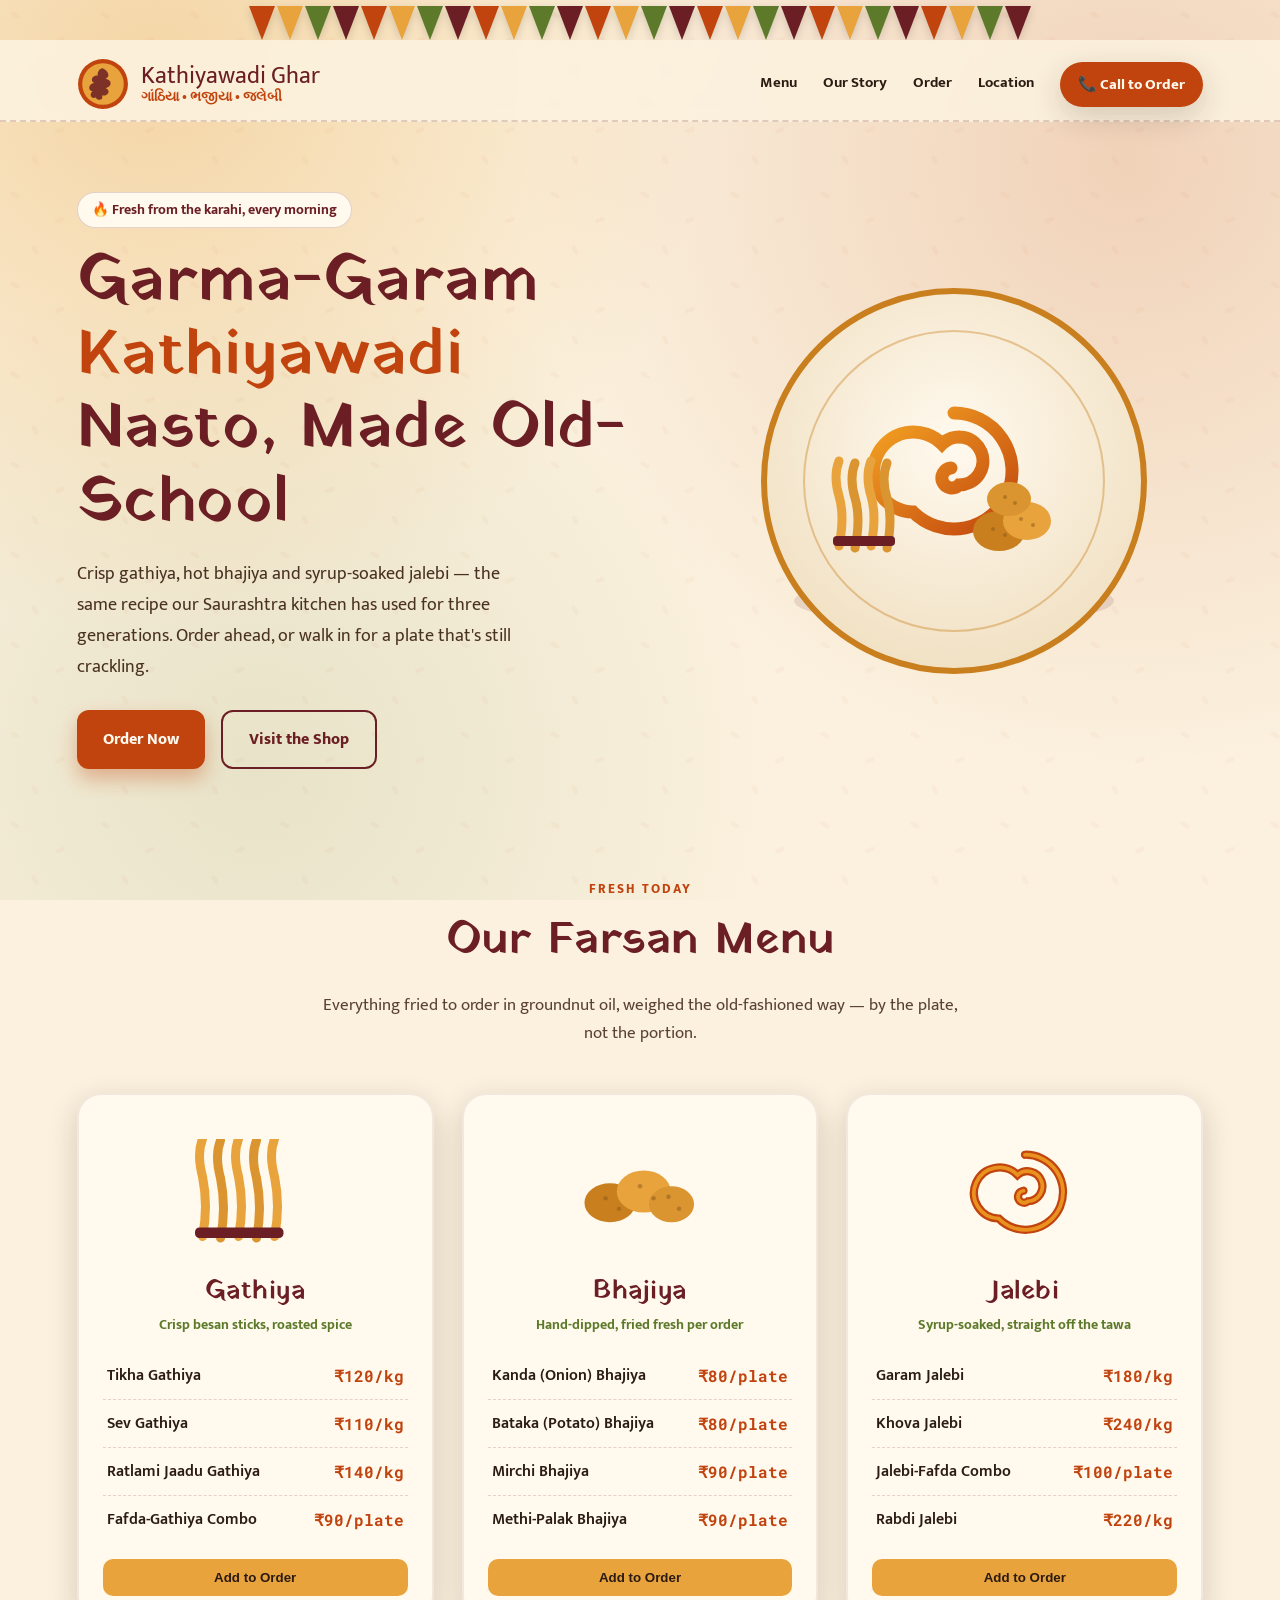
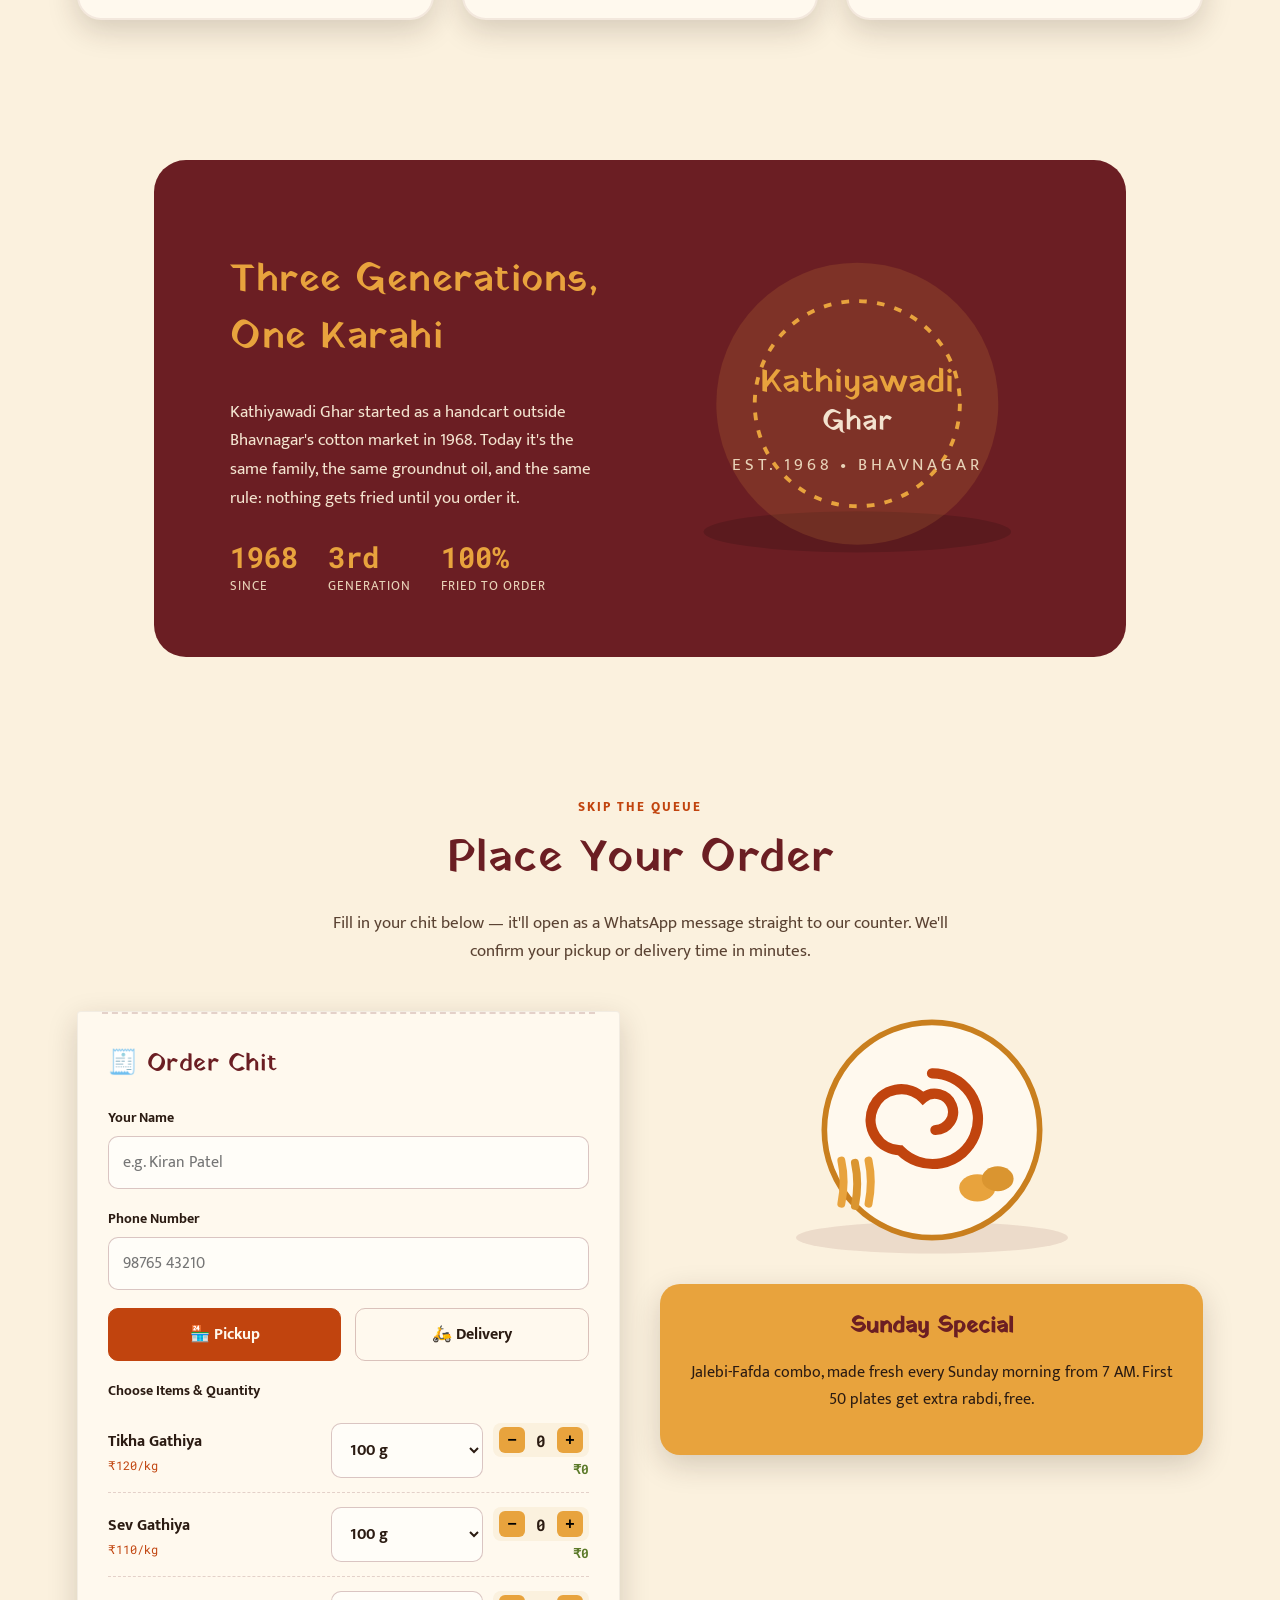
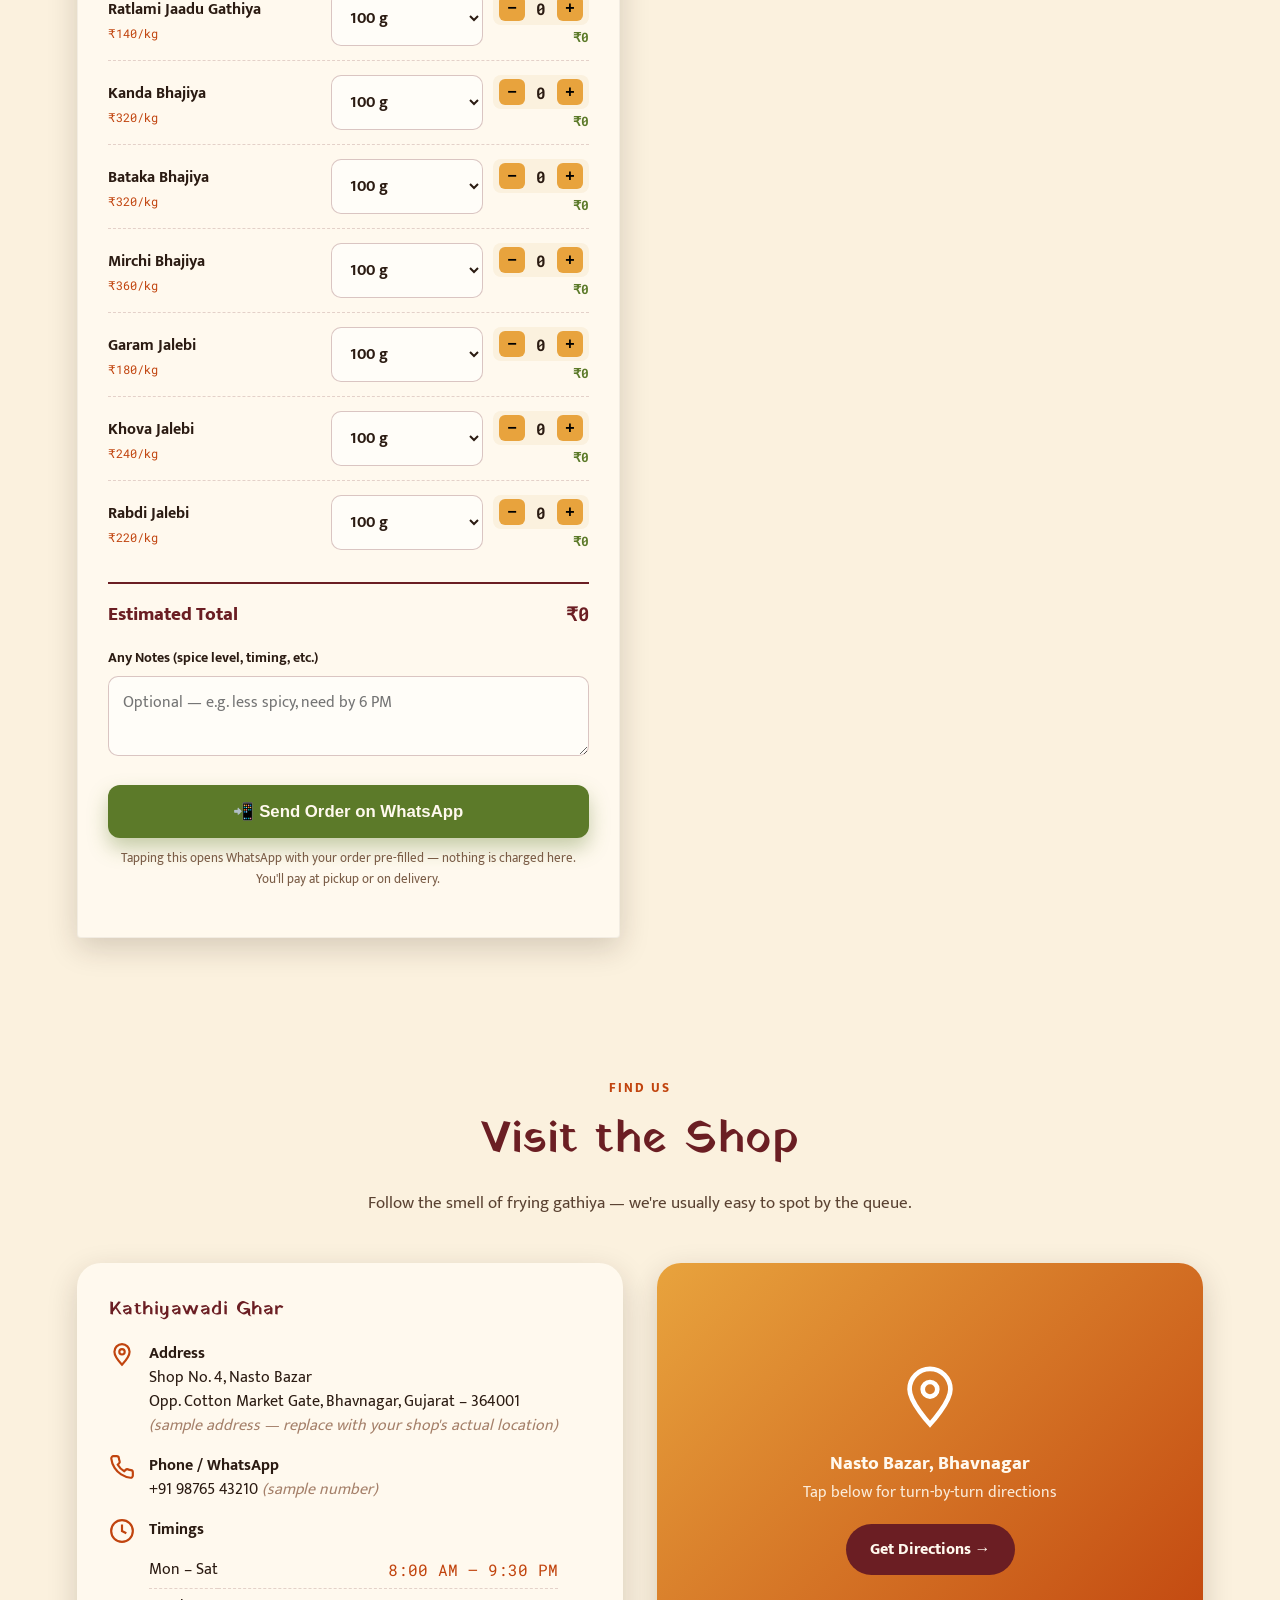
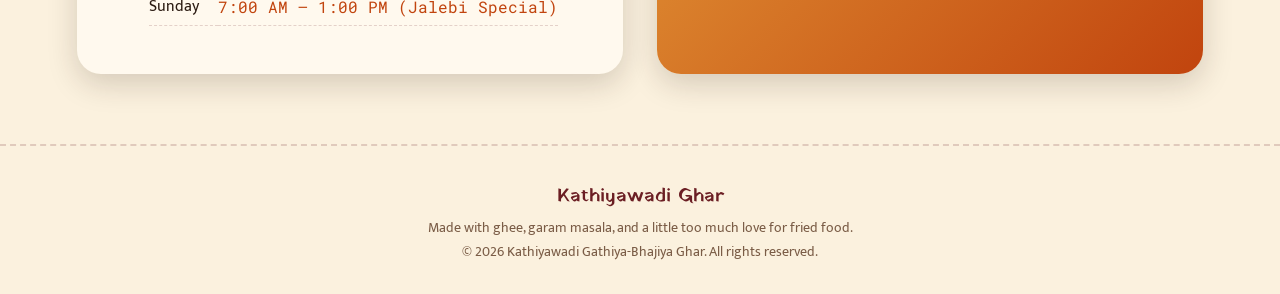
==== index.html @ 79e68dc6 "#updated name" ====
<!DOCTYPE html>
<html lang="en">
<head>
<meta charset="UTF-8">
<meta name="viewport" content="width=device-width, initial-scale=1.0">
<title>Kathiyawadi Gathiya-Bhajiya Ghar | Garma-Garam Farsan</title>
<link rel="preconnect" href="https://fonts.googleapis.com">
<link href="https://fonts.googleapis.com/css2?family=Yatra+One&family=Mukta:wght@400;500;600;700;800&family=Roboto+Mono:wght@500;700&display=swap" rel="stylesheet">
<link rel="stylesheet" href="styles.css">
</head>
<body>

<div class="oil-bg"></div>
<div class="seed-pattern"></div>

<div class="bunting" id="bunting"></div>

<header>
  <div class="brand">
    <svg class="brand-badge" viewBox="0 0 100 100">
      <circle cx="50" cy="50" r="48" fill="#C1440E"/>
      <circle cx="50" cy="50" r="40" fill="#E8A33D"/>
      <path d="M50 20 C 60 25, 65 35, 55 40 C 68 42, 68 55, 55 58 C 66 62, 60 74, 48 72 C 52 80, 40 84, 36 76 C 28 80, 22 70, 30 64 C 20 62, 22 50, 33 48 C 24 44, 30 32, 40 34 C 38 26, 46 18, 50 20 Z" fill="#6B1E23" opacity="0.85"/>
    </svg>
    <div class="brand-name">
      <div class="en" id="brandNameEn">Kathiyawadi Ghar</div>
      <div class="gu" id="brandNameGu">ગાંઠિયા • ભજીયા • જલેબી</div>
    </div>
  </div>
  <button class="menu-toggle" id="menuToggle" aria-label="Toggle menu">☰</button>
  <nav id="navMenu">
    <a href="#menu">Menu</a>
    <a href="#about">Our Story</a>
    <a href="#order">Order</a>
    <a href="#location">Location</a>
    <a class="call-btn" id="callBtn" href="tel:+919876543210">📞 Call to Order</a>
  </nav>
</header>

<section class="hero">
  <div class="hero-copy reveal">
    <span class="eyebrow" id="heroEyebrow">🔥 Fresh from the karahi, every morning</span>
    <h1 id="heroHeading">Garma-Garam <span>Kathiyawadi</span><br>Nasto, Made Old-School</h1>
    <p class="lead" id="heroLead">Crisp gathiya, hot bhajiya and syrup-soaked jalebi.</p>
    <div class="hero-ctas">
      <a href="#order" class="btn btn-primary">Order Now</a>
      <a href="#location" class="btn btn-outline">Visit the Shop</a>
    </div>
  </div>
  <div class="hero-art reveal">
    <svg viewBox="0 0 420 420">
      <defs>
        <radialGradient id="plateGrad" cx="50%" cy="40%" r="65%">
          <stop offset="0%" stop-color="#FFF9EE"/>
          <stop offset="100%" stop-color="#F0DFC0"/>
        </radialGradient>
        <linearGradient id="jalebiGrad" x1="0" y1="0" x2="1" y2="1">
          <stop offset="0%" stop-color="#F5A623"/>
          <stop offset="100%" stop-color="#C1440E"/>
        </linearGradient>
      </defs>
      <ellipse cx="210" cy="330" rx="160" ry="24" fill="#6B1E23" opacity="0.12"/>
      <circle cx="210" cy="210" r="190" fill="url(#plateGrad)" stroke="#C97F1E" stroke-width="6"/>
      <circle cx="210" cy="210" r="150" fill="none" stroke="#C97F1E" stroke-width="2" opacity="0.4"/>
      <path d="M210,150 m0,-8 a58,58 0 1 1 -41,99 a40,40 0 1 1 29,-68 a24,24 0 1 1 17,41 a10,10 0 1 1 -8,-17"
        fill="none" stroke="url(#jalebiGrad)" stroke-width="13" stroke-linecap="round"/>
      <g transform="translate(95,235)">
        <path d="M0,40 Q6,10 0,-10 Q-6,-30 0,-45" stroke="#E8A33D" stroke-width="9" fill="none" stroke-linecap="round"/>
        <path d="M16,42 Q22,12 16,-8 Q10,-28 16,-43" stroke="#DA9530" stroke-width="9" fill="none" stroke-linecap="round"/>
        <path d="M32,40 Q38,10 32,-10 Q26,-30 32,-45" stroke="#E8A33D" stroke-width="9" fill="none" stroke-linecap="round"/>
        <path d="M48,42 Q54,12 48,-8 Q42,-28 48,-43" stroke="#DA9530" stroke-width="9" fill="none" stroke-linecap="round"/>
        <rect x="-6" y="30" width="62" height="10" rx="4" fill="#6B1E23"/>
      </g>
      <g transform="translate(255,250)">
        <ellipse cx="0" cy="10" rx="26" ry="20" fill="#C97F1E"/>
        <ellipse cx="28" cy="0" rx="24" ry="19" fill="#E8A33D"/>
        <ellipse cx="10" cy="-22" rx="22" ry="17" fill="#DA9530"/>
        <g fill="#8a5a1c" opacity="0.5">
          <circle cx="-6" cy="8" r="2"/><circle cx="6" cy="14" r="2"/><circle cx="22" cy="-2" r="2"/>
          <circle cx="34" cy="4" r="2"/><circle cx="6" cy="-24" r="2"/><circle cx="16" cy="-18" r="2"/>
        </g>
      </g>
    </svg>
  </div>
</section>

<section id="menu">
  <div class="section-head reveal">
    <div class="kicker">Fresh Today</div>
    <h2>Our Farsan Menu</h2>
    <p>Everything fried to order in groundnut oil, weighed the old-fashioned way — by the plate, not the portion.</p>
  </div>
  <div class="menu-grid" id="menuGrid"><!-- filled from shop-data.json --></div>
</section>

<section id="about">
  <div class="about reveal">
    <div>
      <h2 id="storyHeading">Three Generations, One Karahi</h2>
      <p id="storyText"></p>
      <div class="stat-row" id="statRow"></div>
    </div>
    <div>
      <svg class="about-badge" viewBox="0 0 300 260">
        <ellipse cx="150" cy="230" rx="120" ry="16" fill="#000" opacity="0.15"/>
        <circle cx="150" cy="130" r="110" fill="#E8A33D" opacity="0.15"/>
        <circle cx="150" cy="130" r="80" fill="none" stroke="#E8A33D" stroke-width="3" stroke-dasharray="6 8"/>
        <text x="150" y="120" text-anchor="middle" class="badge-title" font-size="26" fill="#E8A33D" id="badgeNameTop">Kathiyawadi</text>
        <text x="150" y="150" text-anchor="middle" class="badge-title" font-size="22" fill="#F3E3CF" id="badgeNameBottom">Ghar</text>
        <text x="150" y="182" text-anchor="middle" font-size="13" fill="#e8d3b8" letter-spacing="3" id="badgeSince">EST. 1968 • BHAVNAGAR</text>
      </svg>
    </div>
  </div>
</section>

<section id="order">
  <div class="section-head reveal">
    <div class="kicker">Skip the Queue</div>
    <h2>Place Your Order</h2>
    <p>Fill in your chit below — it'll open as a WhatsApp message straight to our counter. We'll confirm your pickup or delivery time in minutes.</p>
  </div>
  <div class="order-wrap">
    <form class="chit reveal" id="orderForm">
      <h3>🧾 Order Chit</h3>

      <div class="field">
        <label for="custName">Your Name</label>
        <input type="text" id="custName" placeholder="e.g. Kiran Patel" required>
      </div>
      <div class="field">
        <label for="custPhone">Phone Number</label>
        <input type="tel" id="custPhone" placeholder="98765 43210" required>
      </div>

      <div class="order-type">
        <label><input type="radio" name="orderType" value="Pickup" checked><span>🏪 Pickup</span></label>
        <label><input type="radio" name="orderType" value="Delivery"><span>🛵 Delivery</span></label>
      </div>

      <div class="field field-hidden" id="addressField">
        <label for="custAddress">Delivery Address</label>
        <textarea id="custAddress" rows="2" placeholder="House no., street, area, landmark"></textarea>
      </div>

      <div class="field">
        <label>Choose Items &amp; Quantity</label>
        <div id="itemList"><!-- filled from SHOP_DATA in app.js: each row gets a weight dropdown (100g/200g/500g/1000g) and a pack-count stepper --></div>
      </div>

      <div class="total-row">
        <span>Estimated Total</span>
        <span class="mono" id="totalAmt">₹0</span>
      </div>

      <div class="field spaced-top">
        <label for="custNote">Any Notes (spice level, timing, etc.)</label>
        <textarea id="custNote" rows="2" placeholder="Optional — e.g. less spicy, need by 6 PM"></textarea>
      </div>

      <button type="submit" class="submit-btn">📲 Send Order on WhatsApp</button>
      <p class="note-small">Tapping this opens WhatsApp with your order pre-filled — nothing is charged here. You'll pay at pickup or on delivery.</p>
    </form>

    <div class="order-side reveal">
      <svg class="art-big" viewBox="0 0 300 220">
        <ellipse cx="150" cy="200" rx="120" ry="14" fill="#6B1E23" opacity="0.1"/>
        <circle cx="150" cy="105" r="95" fill="#FFF9EE" stroke="#C97F1E" stroke-width="5"/>
        <path d="M150,55 a40,40 0 1 1 -28,68 a27,27 0 1 1 20,-46 a16,16 0 1 1 11,28" fill="none" stroke="#C1440E" stroke-width="9" stroke-linecap="round"/>
        <g transform="translate(70,140)">
          <path d="M0,30 Q4,10 0,-8" stroke="#E8A33D" stroke-width="7" fill="none" stroke-linecap="round"/>
          <path d="M12,32 Q16,12 12,-6" stroke="#DA9530" stroke-width="7" fill="none" stroke-linecap="round"/>
          <path d="M24,30 Q28,10 24,-8" stroke="#E8A33D" stroke-width="7" fill="none" stroke-linecap="round"/>
        </g>
        <g transform="translate(190,150)">
          <ellipse cx="0" cy="6" rx="16" ry="12" fill="#E8A33D"/>
          <ellipse cx="18" cy="-2" rx="14" ry="11" fill="#DA9530"/>
        </g>
      </svg>
      <div class="promo-card">
        <h4 id="promoTitle">Sunday Special</h4>
        <p id="promoText"></p>
      </div>
    </div>
  </div>
</section>

<section id="location">
  <div class="section-head reveal">
    <div class="kicker">Find Us</div>
    <h2>Visit the Shop</h2>
    <p>Follow the smell of frying gathiya — we're usually easy to spot by the queue.</p>
  </div>
  <div class="loc-wrap">
    <div class="loc-card reveal">
      <h3 id="locShopName">Kathiyawadi Ghar</h3>
      <div class="loc-line">
        <svg class="ico" viewBox="0 0 24 24" fill="none" stroke="currentColor" stroke-width="2"><path d="M12 21s7-7.5 7-12a7 7 0 1 0-14 0c0 4.5 7 12 7 12z"/><circle cx="12" cy="9" r="2.5"/></svg>
        <div>
          <strong>Address</strong><br>
          <span id="addrLine1"></span><br>
          <span id="addrLine2"></span><br>
          <em class="muted-note" id="addrNote"></em>
        </div>
      </div>
      <div class="loc-line">
        <svg class="ico" viewBox="0 0 24 24" fill="none" stroke="currentColor" stroke-width="2"><path d="M22 16.92v3a2 2 0 0 1-2.18 2 19.79 19.79 0 0 1-8.63-3.07 19.5 19.5 0 0 1-6-6 19.79 19.79 0 0 1-3.07-8.67A2 2 0 0 1 4.11 2h3a2 2 0 0 1 2 1.72c.127.96.361 1.903.7 2.81a2 2 0 0 1-.45 2.11L8.09 9.91a16 16 0 0 0 6 6l1.27-1.27a2 2 0 0 1 2.11-.45c.907.339 1.85.573 2.81.7A2 2 0 0 1 22 16.92z"/></svg>
        <div><strong>Phone / WhatsApp</strong><br><span id="locPhone"></span> <em class="muted-note" id="phoneNote"></em></div>
      </div>
      <div class="loc-line">
        <svg class="ico" viewBox="0 0 24 24" fill="none" stroke="currentColor" stroke-width="2"><circle cx="12" cy="12" r="10"/><path d="M12 6v6l4 2"/></svg>
        <div>
          <strong>Timings</strong>
          <table class="hours-table" id="hoursTable"></table>
        </div>
      </div>
    </div>
    <div class="map-card reveal">
      <svg viewBox="0 0 24 24" fill="none" stroke="#fff" stroke-width="1.6"><path d="M12 21s7-7.5 7-12a7 7 0 1 0-14 0c0 4.5 7 12 7 12z"/><circle cx="12" cy="9" r="2.5"/></svg>
      <div class="map-title" id="mapTitle">Nasto Bazar, Bhavnagar</div>
      <div class="map-sub">Tap below for turn-by-turn directions</div>
      <a id="mapLink" href="#" target="_blank" rel="noopener">Get Directions →</a>
    </div>
  </div>
</section>

<footer>
  <span class="fname" id="footerName">Kathiyawadi Ghar</span>
  <span id="footerLine"></span><br>
  <span id="footerCopyright"></span>
</footer>

<script src="app.js"></script>
</body>
</html>
---- styles.css ----
:root{
  --cream:#FBF1DE;
  --paper:#FFF9EE;
  --turmeric:#E8A33D;
  --turmeric-deep:#C97F1E;
  --chili:#C1440E;
  --maroon:#6B1E23;
  --ink:#2B1B12;
  --leaf:#5C7A29;
  --muted-text:#a5806a;
  --gold-line: rgba(107,30,35,0.18);
  --shadow: 0 10px 30px rgba(43,27,18,0.18);
}
*{box-sizing:border-box;}
html{scroll-behavior:smooth;}
body{
  margin:0;
  font-family:'Mukta',sans-serif;
  background:var(--cream);
  color:var(--ink);
  overflow-x:hidden;
}
h1,h2,h3,.display{
  font-family:'Yatra One',cursive;
  font-weight:400;
  letter-spacing:0.5px;
}
.mono{font-family:'Roboto Mono',monospace;}
a{color:inherit;}
img{max-width:100%;display:block;}

/* ---------- background texture ---------- */
.oil-bg{
  position:fixed;
  inset:0;
  z-index:-2;
  background:
    radial-gradient(circle at 12% 8%, rgba(232,163,61,0.35), transparent 40%),
    radial-gradient(circle at 88% 18%, rgba(193,68,14,0.18), transparent 45%),
    radial-gradient(circle at 20% 85%, rgba(92,122,41,0.12), transparent 40%),
    var(--cream);
}
.seed-pattern{
  position:fixed;
  inset:0;
  z-index:-1;
  opacity:0.5;
  background-image: url("data:image/svg+xml,%3Csvg xmlns='http://www.w3.org/2000/svg' width='90' height='90' viewBox='0 0 90 90'%3E%3Cg fill='%23C1440E' fill-opacity='0.06'%3E%3Cellipse cx='15' cy='15' rx='5' ry='2.4' transform='rotate(30 15 15)'/%3E%3Cellipse cx='60' cy='40' rx='5' ry='2.4' transform='rotate(-20 60 40)'/%3E%3Cellipse cx='35' cy='70' rx='5' ry='2.4' transform='rotate(60 35 70)'/%3E%3C/g%3E%3C/svg%3E");
  background-size:90px 90px;
}

/* ---------- bunting flags ---------- */
.bunting{
  display:flex;
  justify-content:center;
  gap:2px;
  padding-top:6px;
  filter:drop-shadow(0 3px 4px rgba(0,0,0,0.15));
  position:relative;
  z-index:5;
}
.flag{
  width:26px;height:34px;
  clip-path:polygon(0 0,100% 0,50% 100%);
}
.flag:nth-child(4n+1){background:var(--chili);}
.flag:nth-child(4n+2){background:var(--turmeric);}
.flag:nth-child(4n+3){background:var(--leaf);}
.flag:nth-child(4n+4){background:var(--maroon);}

/* ---------- header ---------- */
header{
  display:flex;
  align-items:center;
  justify-content:space-between;
  padding:18px 6vw 10px;
  position:sticky;
  top:0;
  background:rgba(251,241,222,0.92);
  backdrop-filter:blur(6px);
  z-index:50;
  border-bottom:2px dashed var(--gold-line);
}
.brand{display:flex;align-items:center;gap:12px;}
.brand-badge{width:52px;height:52px;flex:none;}
.brand-name{line-height:1.1;}
.brand-name .en{font-size:1.5rem;color:var(--maroon);}
.brand-name .gu{font-size:0.85rem;color:var(--chili);font-weight:700;}
nav{display:flex;align-items:center;gap:26px;}
nav a{
  text-decoration:none;
  font-weight:700;
  font-size:0.95rem;
  color:var(--ink);
  position:relative;
  padding-bottom:3px;
}
nav a::after{
  content:"";position:absolute;left:0;bottom:0;width:0;height:2px;background:var(--chili);
  transition:width .25s ease;
}
nav a:hover::after{width:100%;}
.call-btn{
  background:var(--chili);
  color:var(--paper)!important;
  padding:10px 18px;
  border-radius:30px;
  font-weight:800;
  box-shadow:var(--shadow);
  white-space:nowrap;
}
.menu-toggle{display:none;background:none;border:none;font-size:1.6rem;color:var(--maroon);cursor:pointer;}

@media (max-width:820px){
  nav{
    position:fixed;top:78px;left:0;right:0;
    background:var(--paper);
    flex-direction:column;
    align-items:flex-start;
    padding:18px 8vw 24px;
    gap:16px;
    border-bottom:2px dashed var(--gold-line);
    transform:translateY(-130%);
    transition:transform .3s ease;
  }
  nav.open{transform:translateY(0);}
  .menu-toggle{display:block;}
}

/* ---------- hero ---------- */
.hero{
  display:grid;
  grid-template-columns:1.1fr 0.9fr;
  align-items:center;
  gap:20px;
  padding:70px 6vw 40px;
  position:relative;
}
.hero .eyebrow{
  display:inline-flex;align-items:center;gap:8px;
  background:var(--paper);
  border:1.5px solid var(--gold-line);
  padding:6px 14px;border-radius:30px;
  font-weight:700;color:var(--maroon);font-size:0.85rem;
  margin-bottom:18px;
}
.hero h1{
  font-size:clamp(2.4rem,5vw,4rem);
  color:var(--maroon);
  line-height:1.15;
  margin:0 0 18px;
}
.hero h1 span{color:var(--chili);}
.hero p.lead{
  font-size:1.15rem;
  max-width:46ch;
  margin:0 0 28px;
  color:#4a3223;
}
.hero-ctas{display:flex;gap:16px;flex-wrap:wrap;}
.btn{
  display:inline-flex;align-items:center;gap:8px;
  padding:14px 26px;
  border-radius:12px;
  font-weight:800;
  font-size:1rem;
  text-decoration:none;
  cursor:pointer;
  border:none;
  transition:transform .2s ease, box-shadow .2s ease;
}
.btn:hover{transform:translateY(-3px);}
.btn-primary{background:var(--chili);color:var(--paper);box-shadow:0 10px 20px rgba(193,68,14,0.35);}
.btn-outline{background:transparent;color:var(--maroon);border:2px solid var(--maroon);}
.hero-art{position:relative;display:flex;justify-content:center;align-items:center;}
.hero-art svg{max-width:420px;width:100%;}

/* ---------- section shell ---------- */
section{padding:70px 6vw;position:relative;}
.section-head{text-align:center;max-width:640px;margin:0 auto 46px;}
.section-head .kicker{color:var(--chili);font-weight:800;letter-spacing:2px;text-transform:uppercase;font-size:0.8rem;}
.section-head h2{font-size:clamp(2rem,4vw,2.8rem);color:var(--maroon);margin:8px 0 12px;}
.section-head p{color:#5a4232;font-size:1.05rem;}

/* ---------- menu ---------- */
.menu-grid{
  display:grid;
  grid-template-columns:repeat(3,1fr);
  gap:28px;
}
@media (max-width:900px){.menu-grid{grid-template-columns:1fr;}}
.menu-card{
  background:var(--paper);
  border-radius:24px;
  padding:26px 24px 22px;
  box-shadow:var(--shadow);
  border:2px solid rgba(107,30,35,0.08);
  position:relative;
  overflow:hidden;
  transform:translateY(30px);
  opacity:0;
  transition:all .6s cubic-bezier(.2,.7,.2,1);
}
.menu-card.in-view{transform:translateY(0);opacity:1;}
.menu-card .art{height:140px;display:flex;align-items:center;justify-content:center;margin-bottom:12px;}
.menu-card .art svg{width:150px;}
.menu-card h3{color:var(--maroon);font-size:1.6rem;margin:0 0 4px;text-align:center;}
.menu-card .tagline{text-align:center;color:var(--leaf);font-weight:700;font-size:0.85rem;margin-bottom:16px;}
.menu-list{list-style:none;padding:0;margin:0;}
.menu-list li{
  display:flex;justify-content:space-between;align-items:center;
  padding:10px 4px;
  border-bottom:1px dashed var(--gold-line);
  font-weight:600;
}
.menu-list li:last-child{border-bottom:none;}
.menu-list .price{font-family:'Roboto Mono',monospace;color:var(--chili);font-weight:700;}
.add-btn{
  margin-top:16px;width:100%;
  background:var(--turmeric);
  color:var(--ink);
  border:none;padding:11px;border-radius:10px;
  font-weight:800;cursor:pointer;
  transition:background .2s ease;
}
.add-btn:hover{background:var(--turmeric-deep);color:var(--paper);}

/* ---------- about ---------- */
.about{
  display:grid;grid-template-columns:1fr 1fr;gap:50px;align-items:center;
  background:var(--maroon);
  color:var(--cream);
  border-radius:32px;
  margin:0 6vw;
  width:auto;
  padding:60px 6vw;
}
@media (max-width:860px){.about{grid-template-columns:1fr;}}
.about h2{color:var(--turmeric);font-size:clamp(1.8rem,4vw,2.4rem);}
.about p{line-height:1.7;color:#f3e3cf;font-size:1.05rem;}
.stat-row{display:flex;gap:30px;margin-top:26px;flex-wrap:wrap;}
.stat .num{font-family:'Roboto Mono',monospace;font-size:1.8rem;color:var(--turmeric);font-weight:700;}
.stat .lbl{font-size:0.8rem;text-transform:uppercase;letter-spacing:1px;color:#e8d3b8;}
.about-badge{width:100%;}
.about-badge .badge-title{font-family:'Yatra One',cursive;}
.about-badge text{font-family:'Mukta',sans-serif;}

/* ---------- order ---------- */
.order-wrap{
  display:grid;grid-template-columns:1fr 1fr;gap:40px;align-items:start;
}
@media (max-width:900px){.order-wrap{grid-template-columns:1fr;}}
.chit{
  background:var(--paper);
  border-radius:4px;
  padding:34px 30px;
  box-shadow:var(--shadow);
  position:relative;
  border:1px solid rgba(0,0,0,0.05);
}
.chit::before{
  content:"";position:absolute;top:0;left:24px;right:24px;height:0;
  border-top:2px dashed var(--gold-line);
}
.chit h3{margin-top:0;color:var(--maroon);font-size:1.5rem;}
.field{margin-bottom:18px;}
.field.spaced-top{margin-top:16px;}
.field label{display:block;font-weight:700;margin-bottom:6px;font-size:0.9rem;color:var(--ink);}
.field input,.field select,.field textarea{
  width:100%;padding:12px 14px;border-radius:10px;
  border:1.5px solid rgba(107,30,35,0.25);
  background:#fffdf8;
  font-family:'Mukta',sans-serif;font-size:1rem;color:var(--ink);
}
.field input:focus,.field select:focus,.field textarea:focus{
  outline:none;border-color:var(--chili);box-shadow:0 0 0 3px rgba(193,68,14,0.15);
}

/* ---------- order item rows with weight selector ---------- */
.item-row{
  display:grid;
  grid-template-columns:1.4fr 1fr auto;
  gap:10px;
  align-items:center;
  padding:14px 0;
  border-bottom:1px dashed var(--gold-line);
}
.item-row:last-of-type{border-bottom:none;}
.item-row .name{font-weight:700;}
.item-row .per-kg{display:block;font-family:'Roboto Mono',monospace;color:var(--chili);font-size:0.78rem;margin-top:2px;}
.weight-select{
  padding:9px 10px;border-radius:8px;
  border:1.5px solid rgba(107,30,35,0.25);
  background:#fffdf8;font-family:'Mukta',sans-serif;font-weight:700;font-size:0.9rem;color:var(--ink);
}
.qty-block{display:flex;flex-direction:column;align-items:flex-end;gap:4px;}
.stepper{display:flex;align-items:center;gap:8px;background:var(--cream);border-radius:8px;padding:4px 6px;}
.stepper button{
  width:26px;height:26px;border-radius:6px;border:none;background:var(--turmeric);
  font-weight:800;cursor:pointer;font-size:1rem;line-height:1;
}
.stepper span{min-width:16px;text-align:center;font-weight:700;font-family:'Roboto Mono',monospace;}
.line-subtotal{font-family:'Roboto Mono',monospace;font-size:0.8rem;color:var(--leaf);font-weight:700;}

.order-type{display:flex;gap:14px;margin-bottom:18px;}
.order-type label{
  flex:1;text-align:center;padding:12px;border-radius:10px;border:1.5px solid rgba(107,30,35,0.25);
  font-weight:700;cursor:pointer;
}
.order-type input{display:none;}
.order-type label:has(input:checked){background:var(--chili);border-color:var(--chili);color:var(--paper);}

.field-hidden{display:none;}

.total-row{
  display:flex;justify-content:space-between;align-items:center;
  padding-top:14px;margin-top:6px;border-top:2px solid var(--maroon);
  font-weight:800;font-size:1.2rem;color:var(--maroon);
}
.submit-btn{
  width:100%;margin-top:20px;background:var(--leaf);color:var(--paper);
  border:none;padding:16px;border-radius:12px;font-size:1.05rem;font-weight:800;
  cursor:pointer;box-shadow:0 10px 20px rgba(92,122,41,0.35);
  display:flex;align-items:center;justify-content:center;gap:10px;
}
.submit-btn:hover{transform:translateY(-2px);}
.note-small{font-size:0.8rem;color:#7a5c46;margin-top:10px;text-align:center;}

.order-side{position:sticky;top:110px;}
.order-side .art-big{width:100%;max-width:340px;margin:0 auto 24px;display:block;}
.promo-card{
  background:var(--turmeric);
  border-radius:20px;padding:26px;color:var(--ink);text-align:center;
  box-shadow:var(--shadow);
}
.promo-card h4{margin:0 0 8px;font-family:'Yatra One',cursive;font-size:1.4rem;color:var(--maroon);}

/* ---------- location ---------- */
.loc-wrap{
  display:grid;grid-template-columns:1fr 1fr;gap:34px;
}
@media (max-width:860px){.loc-wrap{grid-template-columns:1fr;}}
.loc-card{
  background:var(--paper);border-radius:24px;padding:32px;box-shadow:var(--shadow);
}
.loc-card h3{color:var(--maroon);margin-top:0;}
.loc-line{display:flex;gap:14px;margin-bottom:16px;align-items:flex-start;}
.loc-line .ico{flex:none;width:26px;height:26px;color:var(--chili);}
.loc-line div{line-height:1.5;}
.muted-note{color:var(--muted-text);font-style:italic;}
.hours-table{width:100%;border-collapse:collapse;margin-top:10px;}
.hours-table td{padding:6px 0;border-bottom:1px dashed var(--gold-line);}
.hours-table td:last-child{text-align:right;font-family:'Roboto Mono',monospace;color:var(--chili);}
.map-card{
  border-radius:24px;overflow:hidden;box-shadow:var(--shadow);
  background:linear-gradient(135deg,var(--turmeric),var(--chili));
  display:flex;flex-direction:column;align-items:center;justify-content:center;
  padding:40px;color:var(--paper);text-align:center;min-height:280px;
}
.map-card svg{width:70px;height:70px;margin-bottom:14px;}
.map-card .map-title{font-size:1.2rem;font-weight:800;}
.map-card .map-sub{opacity:0.9;}
.map-card a{
  margin-top:18px;background:var(--maroon);color:var(--paper);padding:12px 24px;
  border-radius:30px;font-weight:800;text-decoration:none;
}

footer{
  text-align:center;padding:36px 6vw 30px;color:#7a5c46;font-size:0.9rem;
  border-top:2px dashed var(--gold-line);
}
footer .fname{font-family:'Yatra One',cursive;color:var(--maroon);font-size:1.2rem;display:block;margin-bottom:6px;}

.reveal{opacity:0;transform:translateY(24px);transition:all .7s ease;}
.reveal.in-view{opacity:1;transform:translateY(0);}

@media (prefers-reduced-motion:reduce){
  *{transition:none!important;animation:none!important;}
}
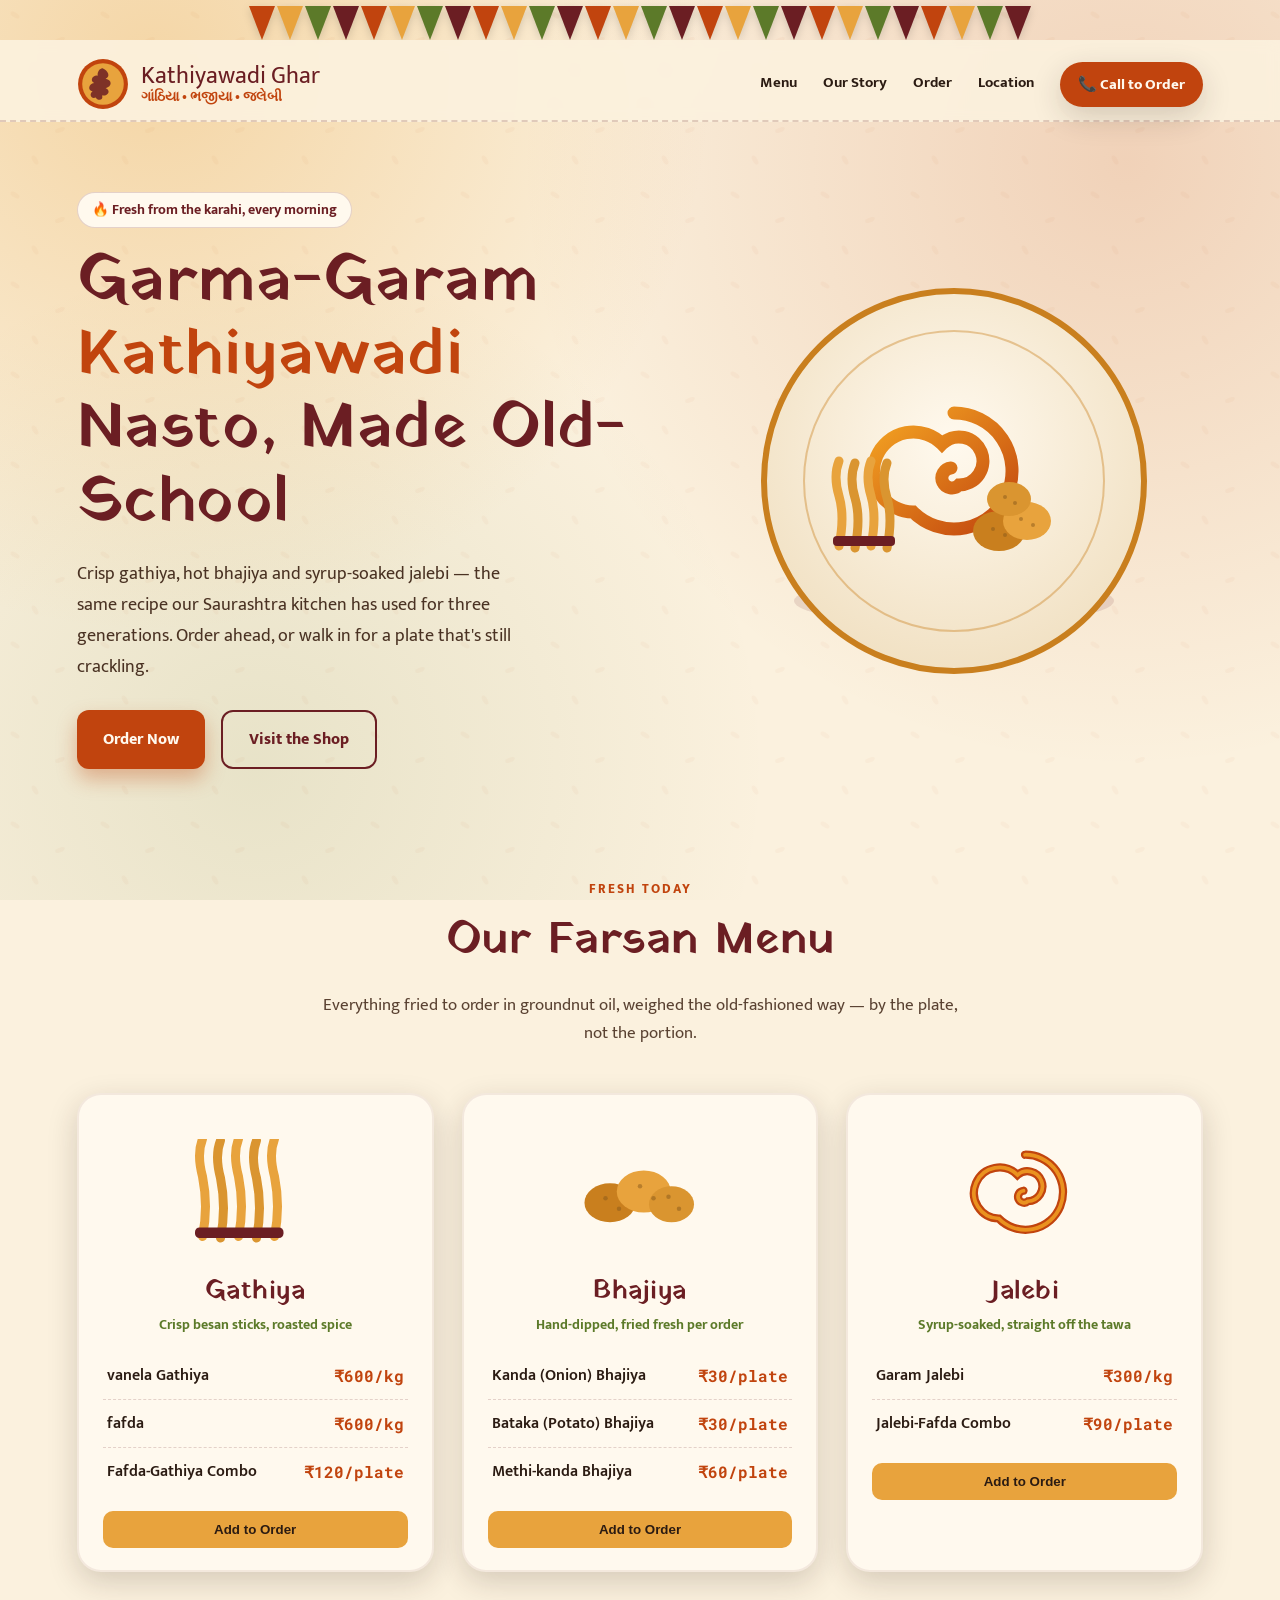
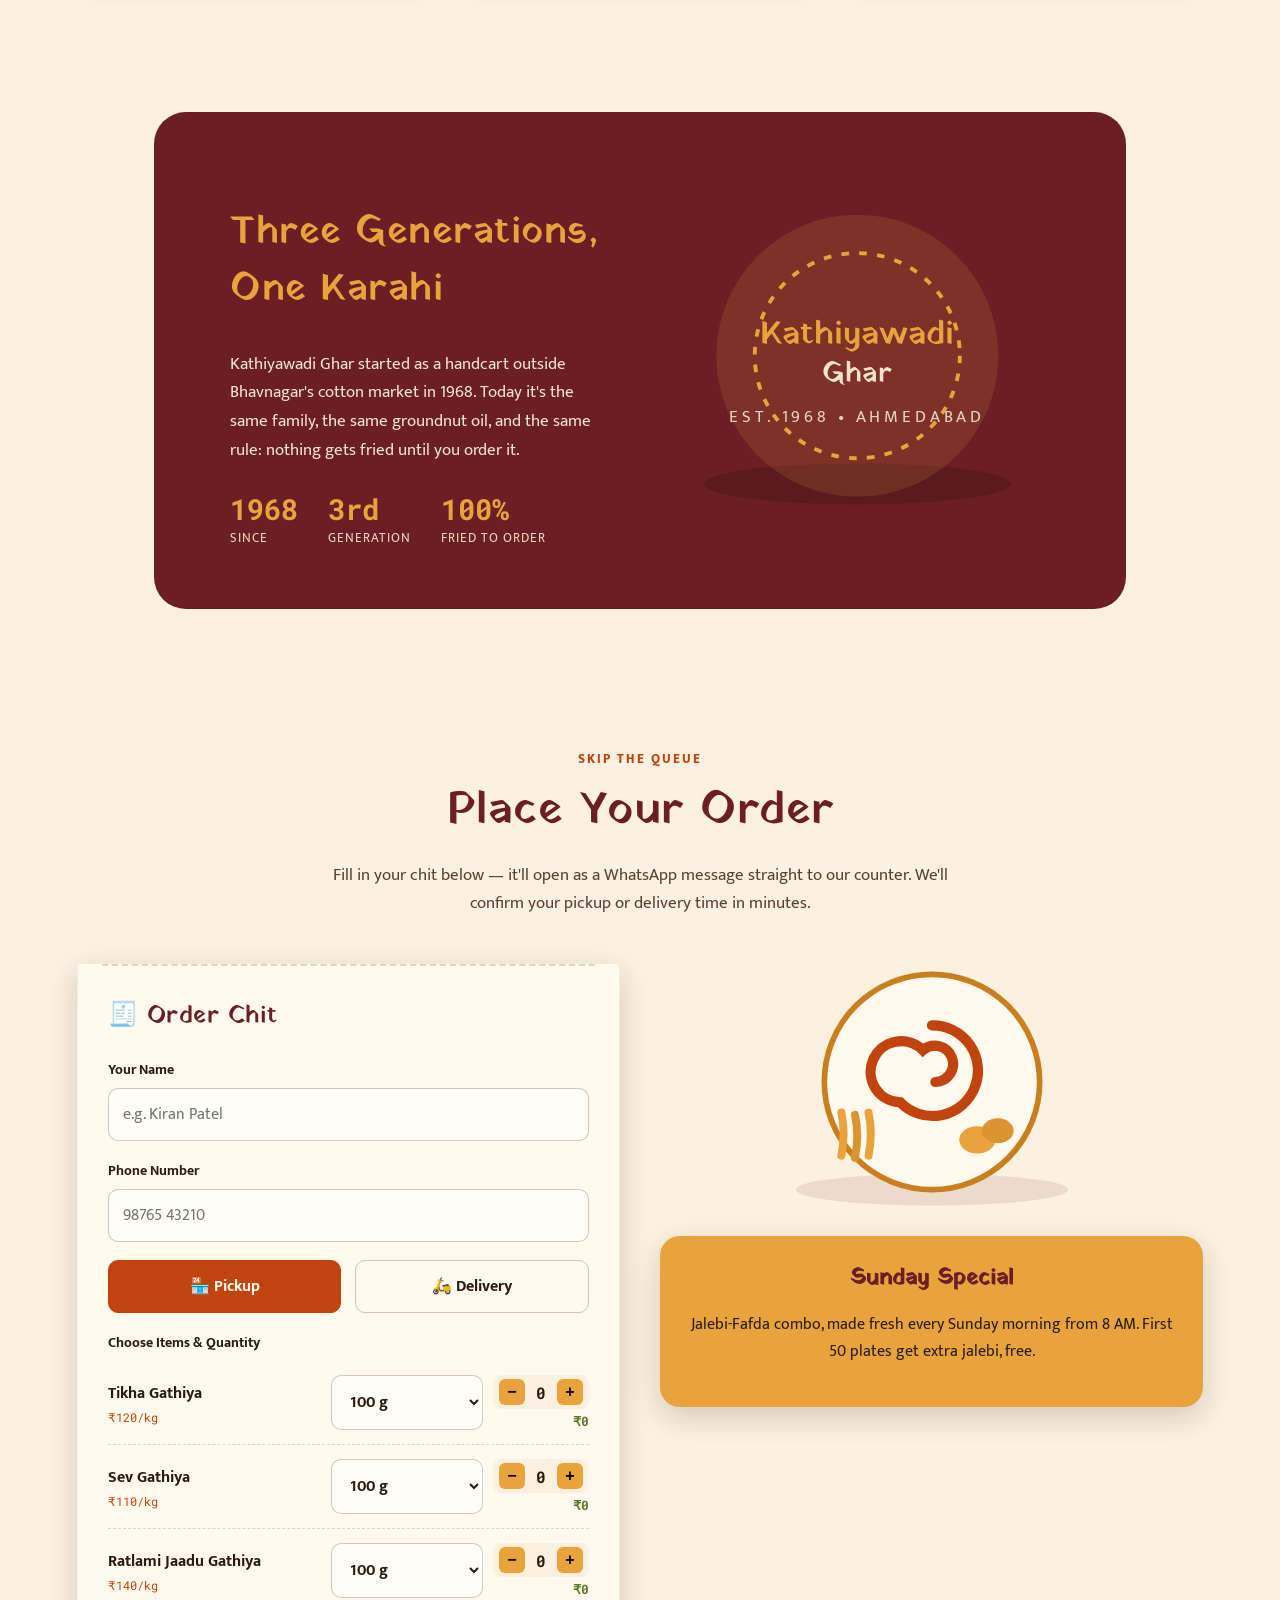
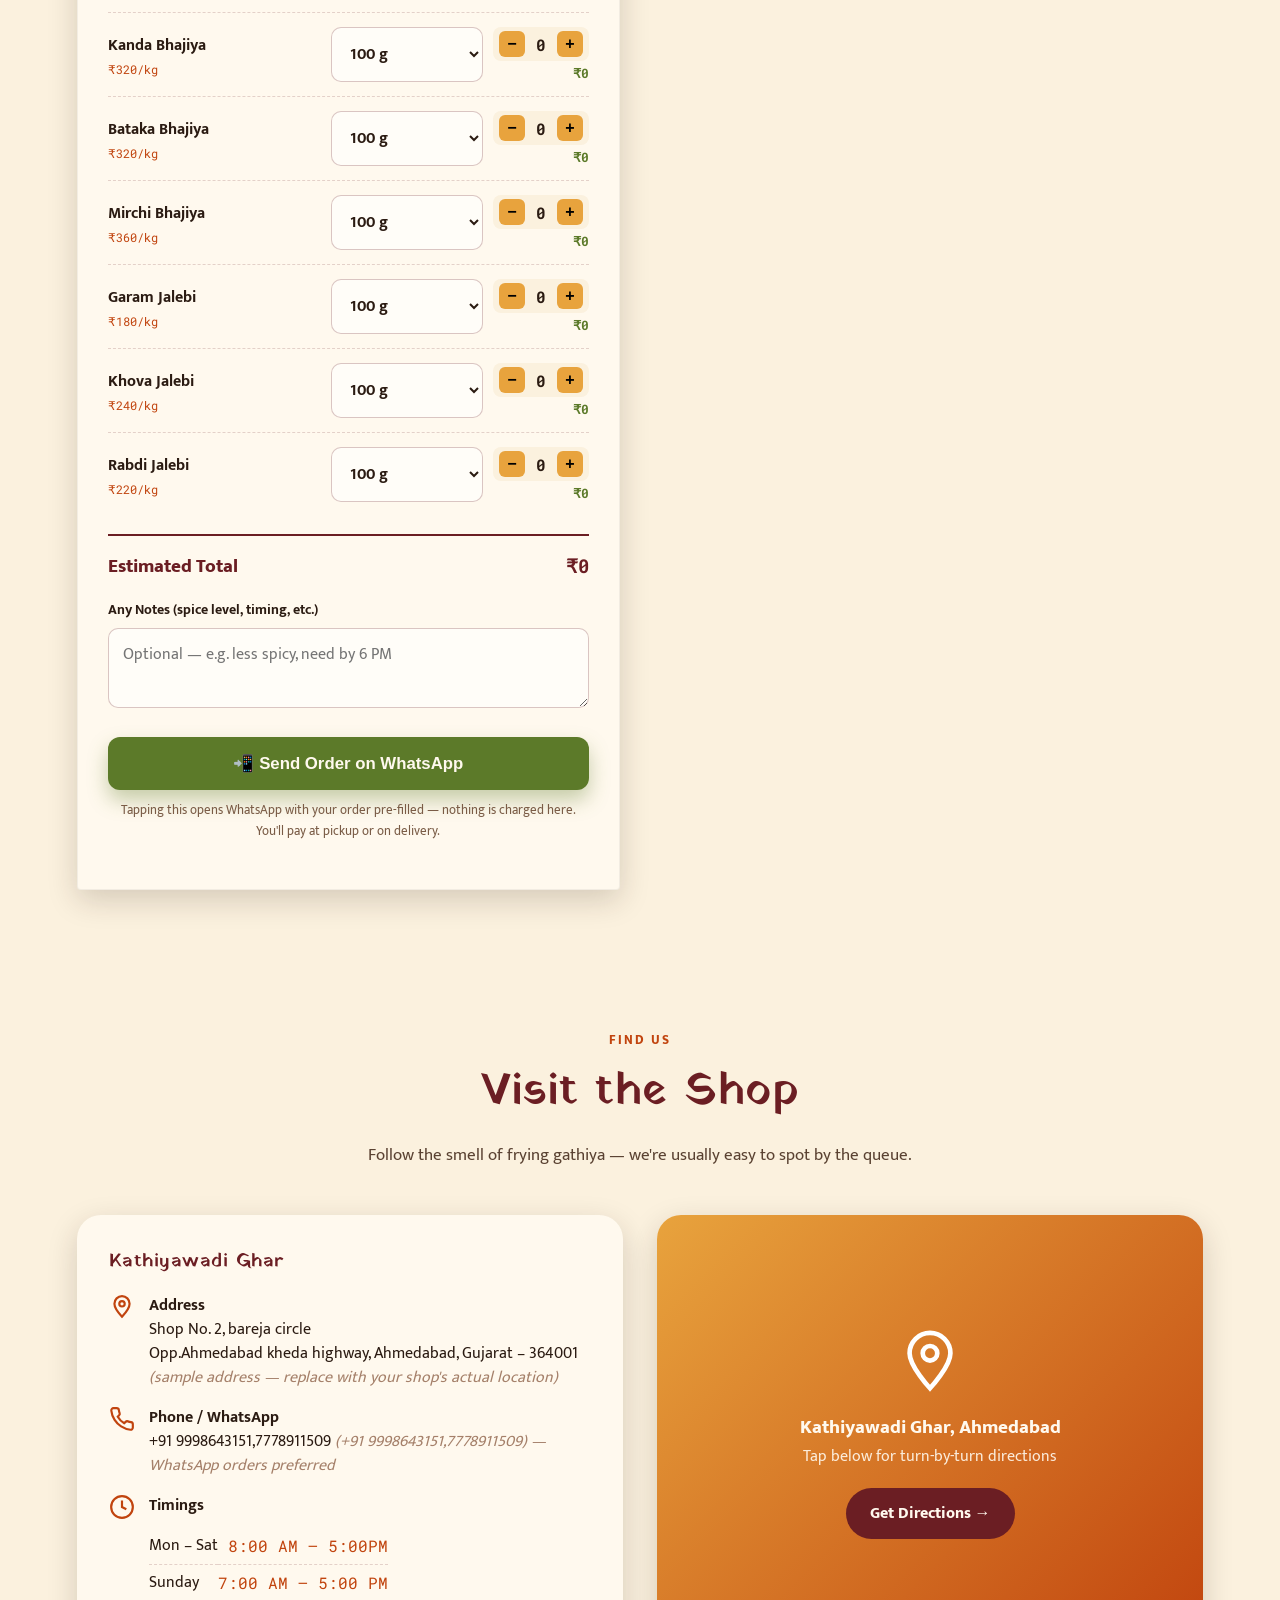
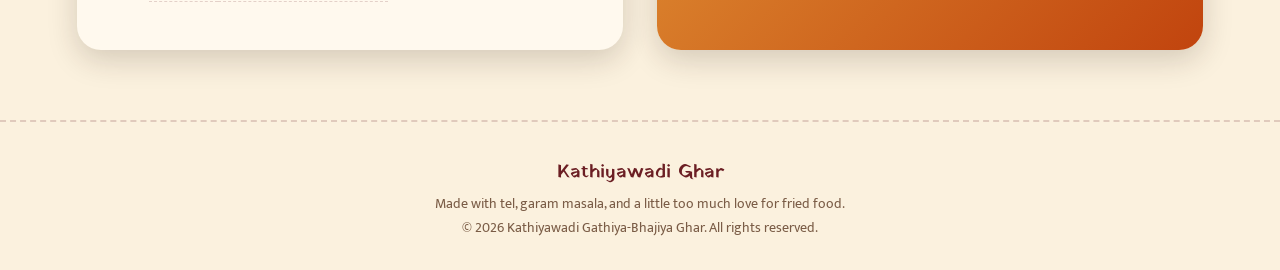
==== commit 474d18cf: "updete the mobile number" ====
--- a/index.html
+++ b/index.html
@@ -3,6 +3,15 @@
 <head>
 <meta charset="UTF-8">
 <meta name="viewport" content="width=device-width, initial-scale=1.0">
+<meta property="og:type" content="website">
+<meta property="og:title" content="Kathiyawadi Ghar | Garma-Garam Farsan">
+<meta property="og:description" content="Crisp gathiya, hot bhajiya and syrup-soaked jalebi — fresh from the karahi, Bhavnagar. Order ahead on WhatsApp.">
+<meta property="og:image" content="https://kathiyawadi-ghar.vercel.app/og-image.jpg">
+<meta property="og:url" content="https://kathiyawadi-ghar.vercel.app/">
+<meta name="twitter:card" content="summary_large_image">
+<meta name="twitter:title" content="Kathiyawadi Ghar | Garma-Garam Farsan">
+<meta name="twitter:description" content="Crisp gathiya, hot bhajiya and syrup-soaked jalebi — fresh from the karahi, Bhavnagar.">
+<meta name="twitter:image" content="https://kathiyawadi-ghar.vercel.app/og-image.jpg">
 <title>Kathiyawadi Gathiya-Bhajiya Ghar | Garma-Garam Farsan</title>
 <link rel="preconnect" href="https://fonts.googleapis.com">
 <link href="https://fonts.googleapis.com/css2?family=Yatra+One&family=Mukta:wght@400;500;600;700;800&family=Roboto+Mono:wght@500;700&display=swap" rel="stylesheet">
@@ -33,7 +42,7 @@
     <a href="#about">Our Story</a>
     <a href="#order">Order</a>
     <a href="#location">Location</a>
-    <a class="call-btn" id="callBtn" href="tel:+919876543210">📞 Call to Order</a>
+    <a class="call-btn" id="callBtn" href="tel:+919998643151,7778911509">📞 Call to Order</a>
   </nav>
 </header>
 
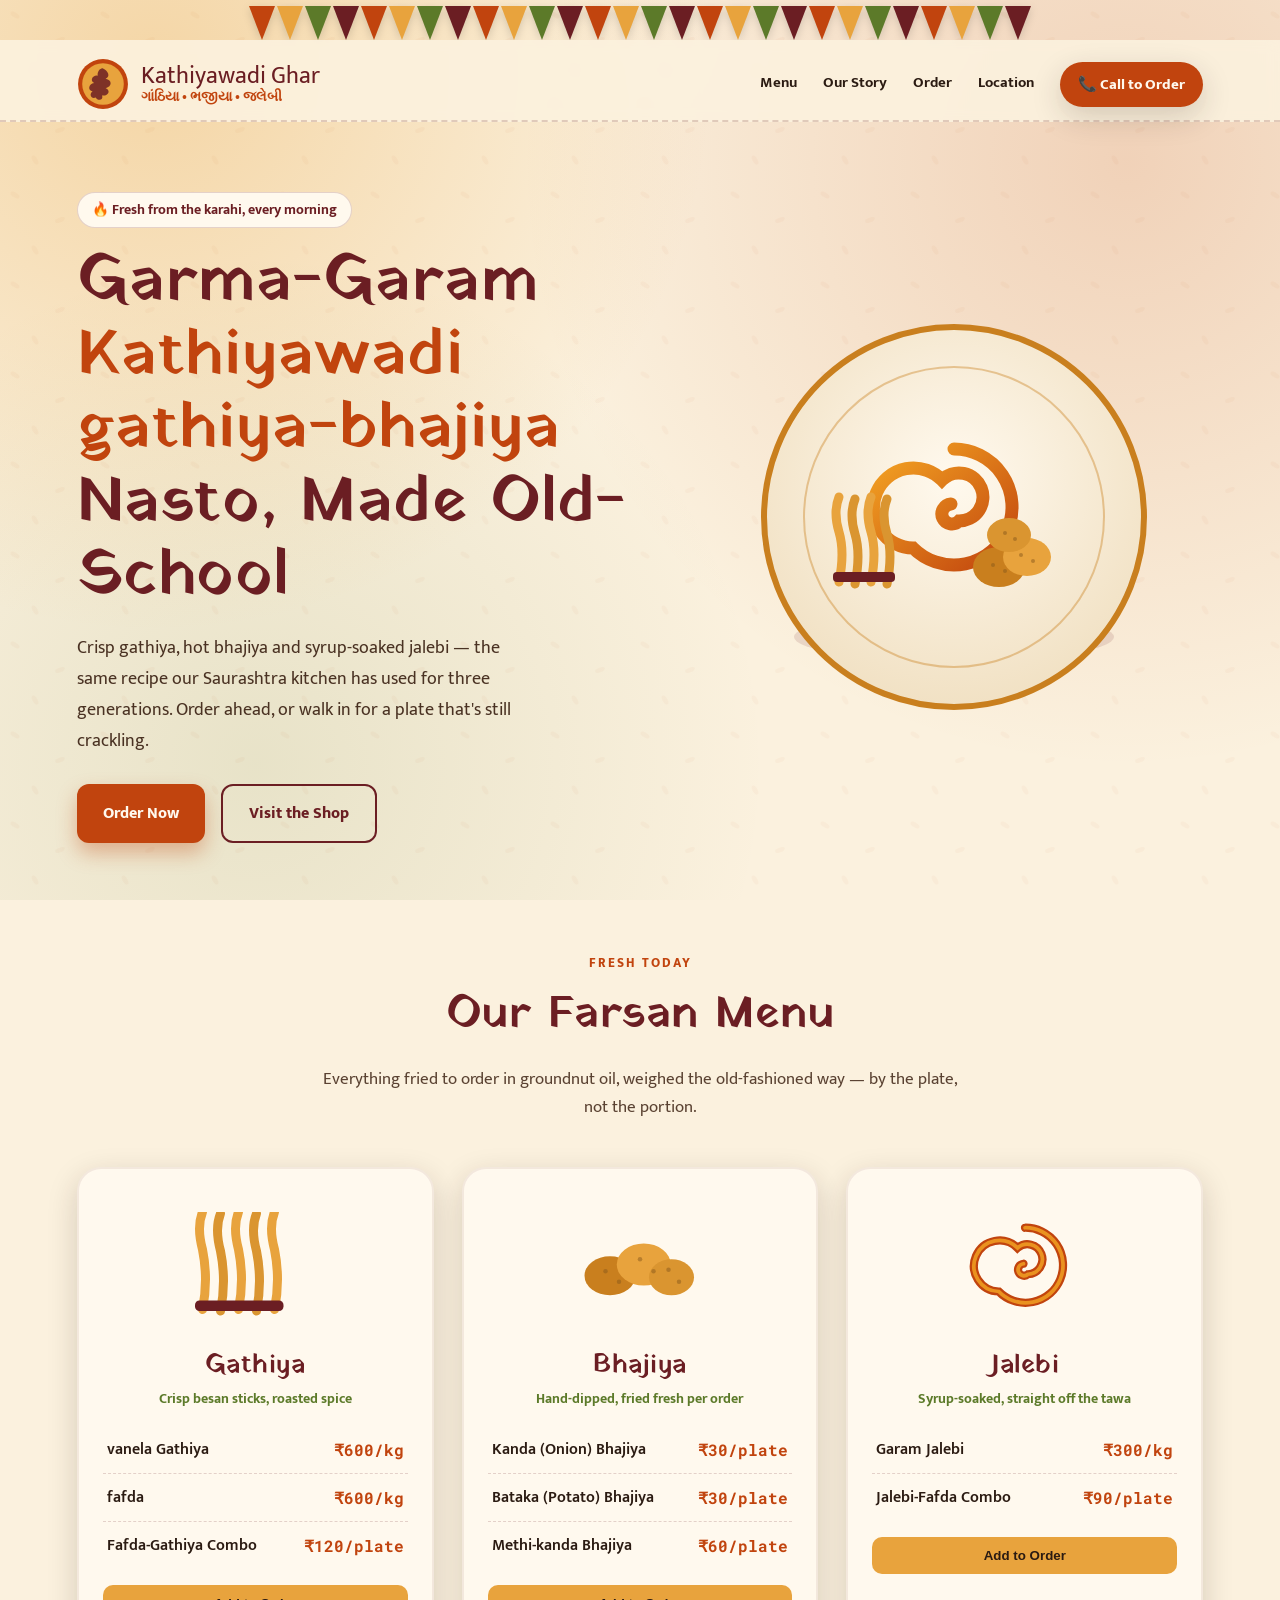
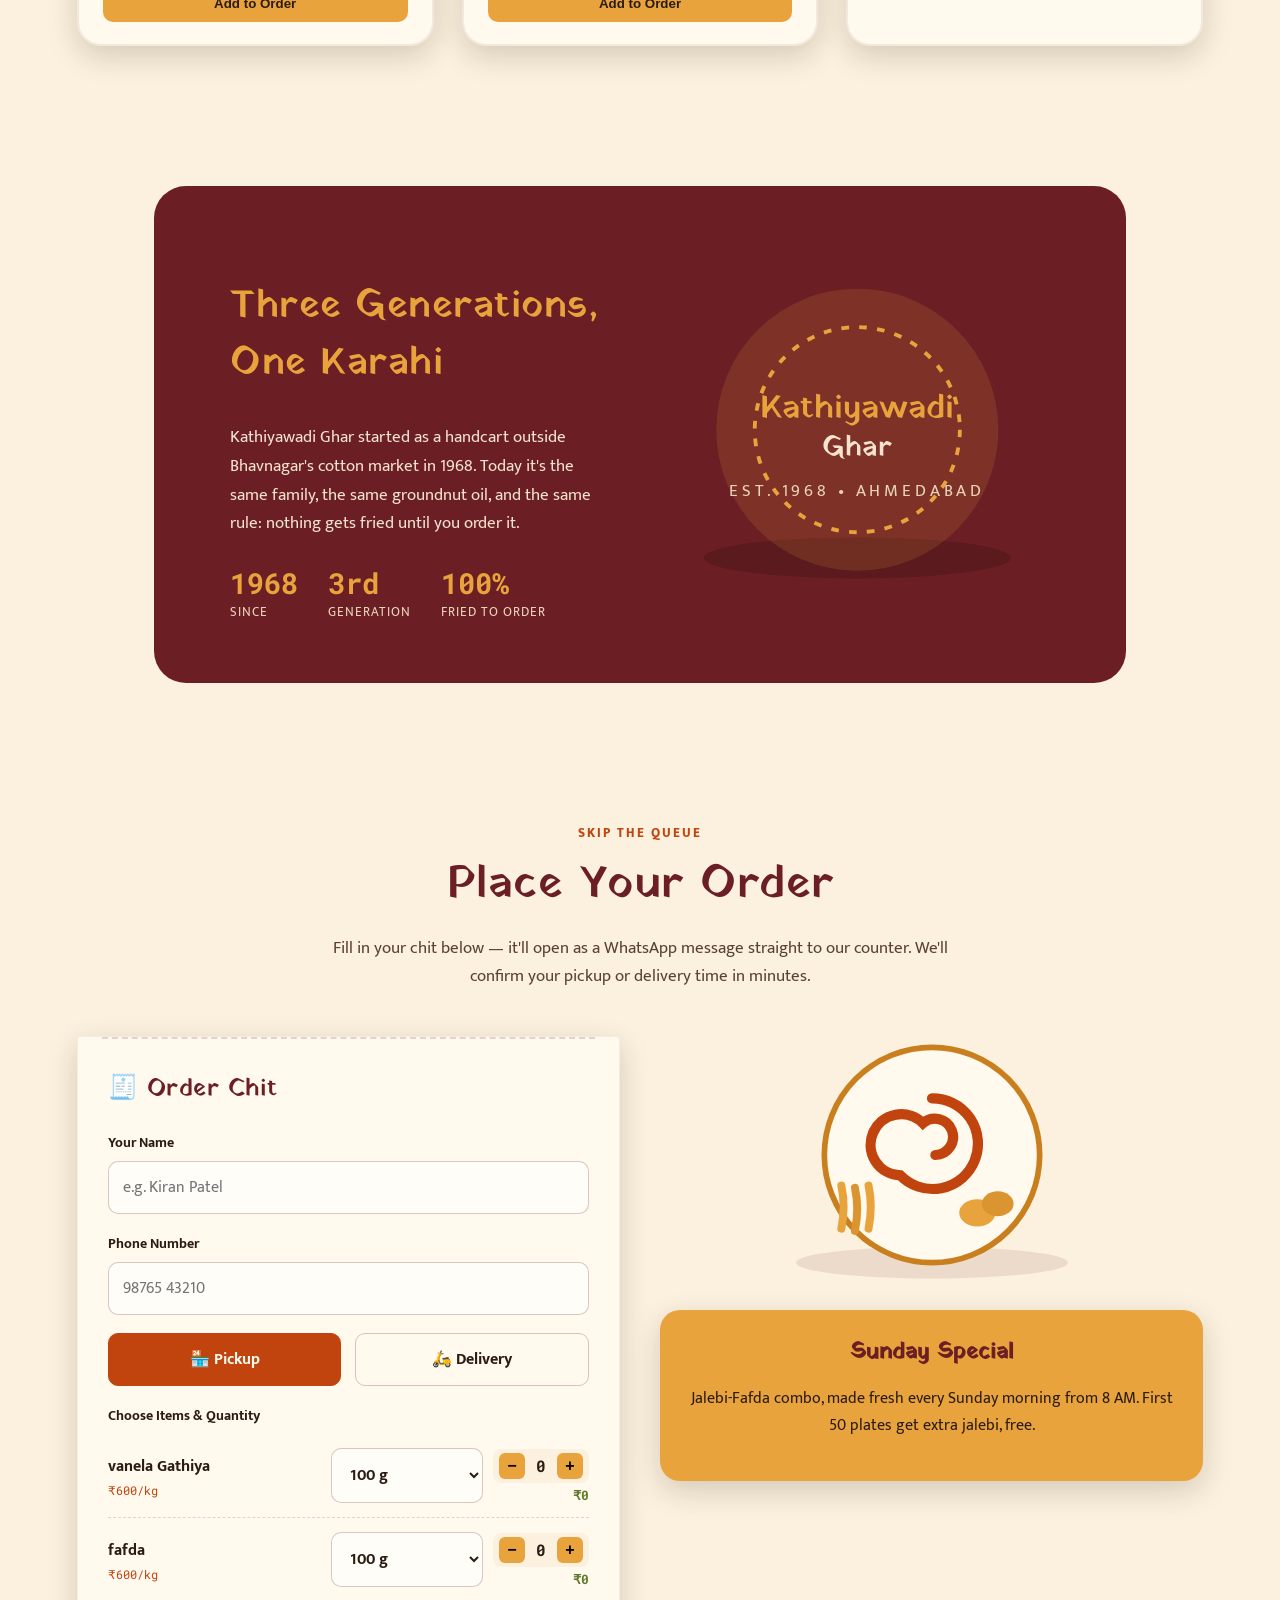
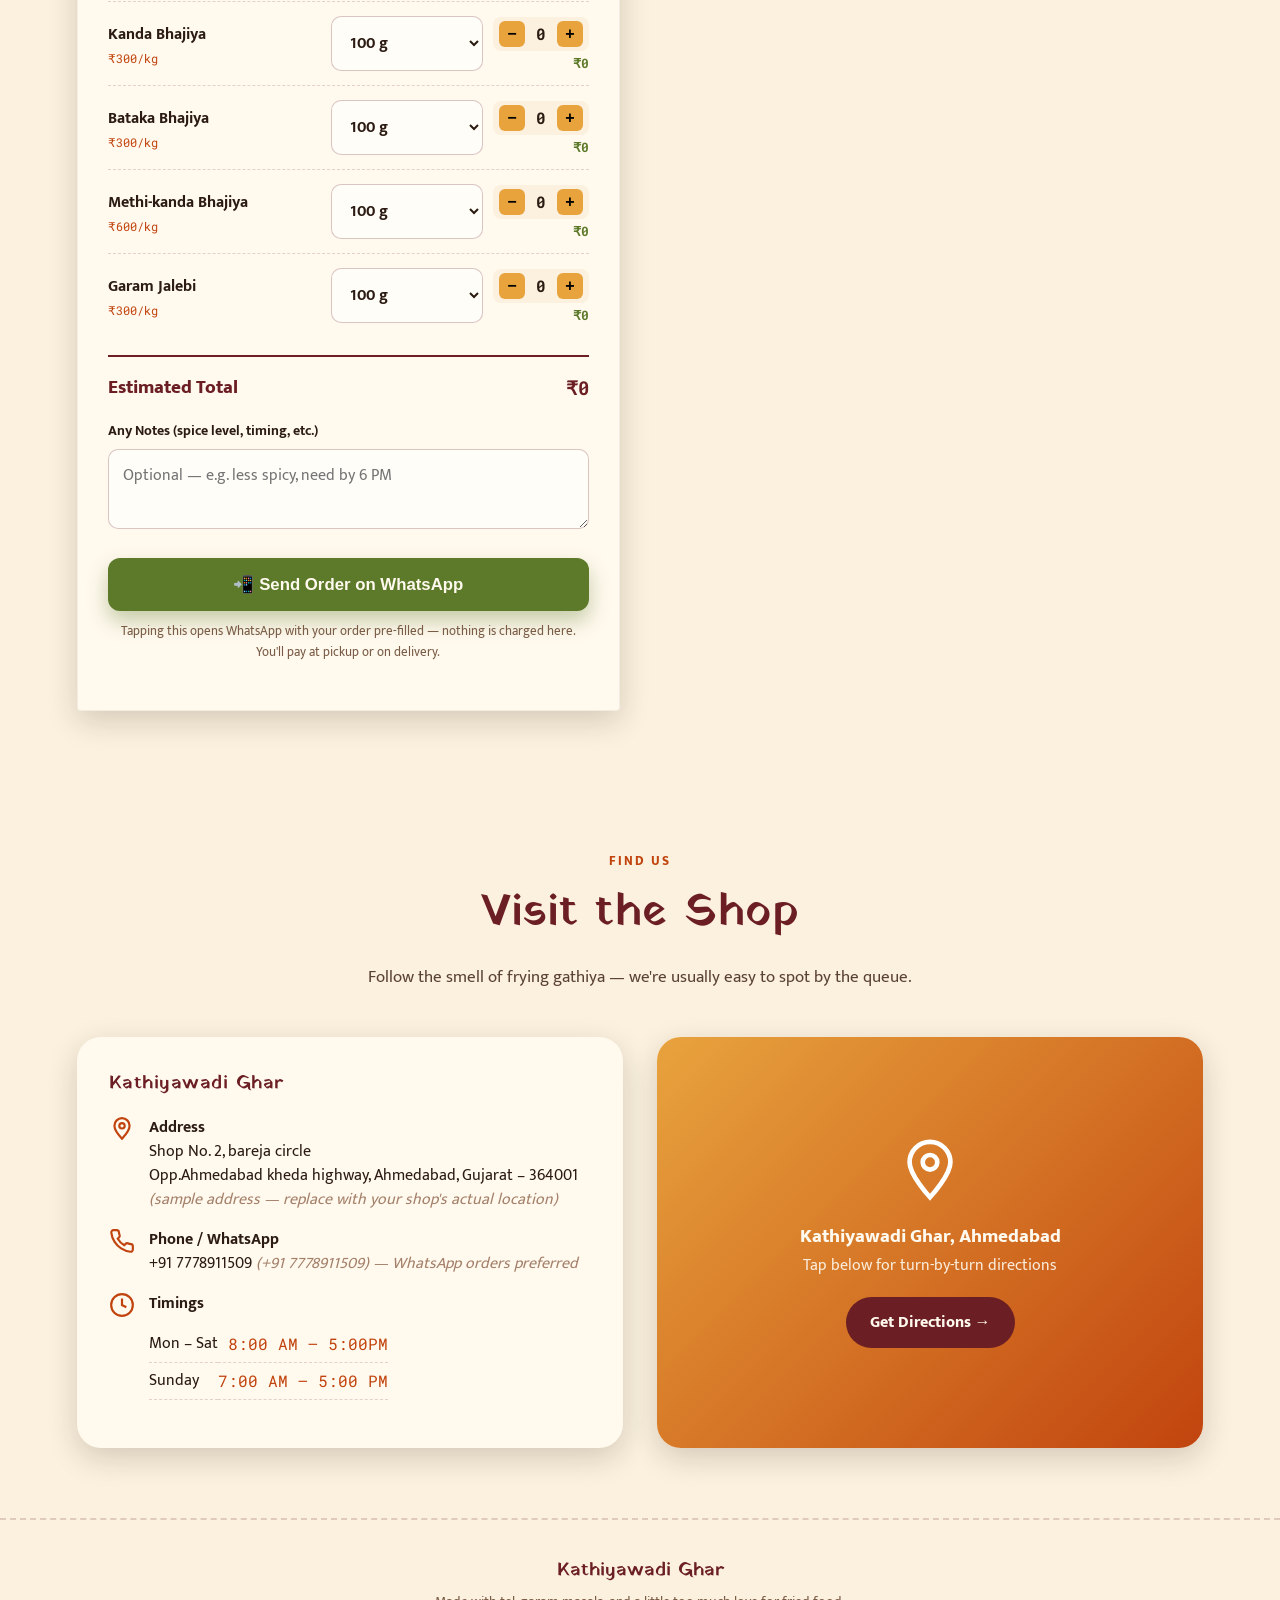
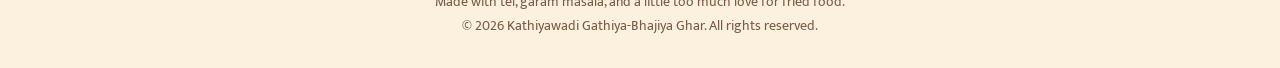
==== commit 6619498e: "address and mobile updete" ====
--- a/index.html
+++ b/index.html
@@ -10,7 +10,7 @@
 <meta property="og:url" content="https://kathiyawadi-ghar.vercel.app/">
 <meta name="twitter:card" content="summary_large_image">
 <meta name="twitter:title" content="Kathiyawadi Ghar | Garma-Garam Farsan">
-<meta name="twitter:description" content="Crisp gathiya, hot bhajiya and syrup-soaked jalebi — fresh from the karahi, Bhavnagar.">
+<meta name="twitter:description" content="Crisp gathiya, hot bhajiya and syrup-soaked jalebi — fresh from the karahi, Ahmedabad.">
 <meta name="twitter:image" content="https://kathiyawadi-ghar.vercel.app/og-image.jpg">
 <title>Kathiyawadi Gathiya-Bhajiya Ghar | Garma-Garam Farsan</title>
 <link rel="preconnect" href="https://fonts.googleapis.com">
@@ -42,7 +42,7 @@
     <a href="#about">Our Story</a>
     <a href="#order">Order</a>
     <a href="#location">Location</a>
-    <a class="call-btn" id="callBtn" href="tel:+919998643151,7778911509">📞 Call to Order</a>
+    <a class="call-btn" id="callBtn" href="tel:+91 7778911509">📞 Call to Order</a>
   </nav>
 </header>
 
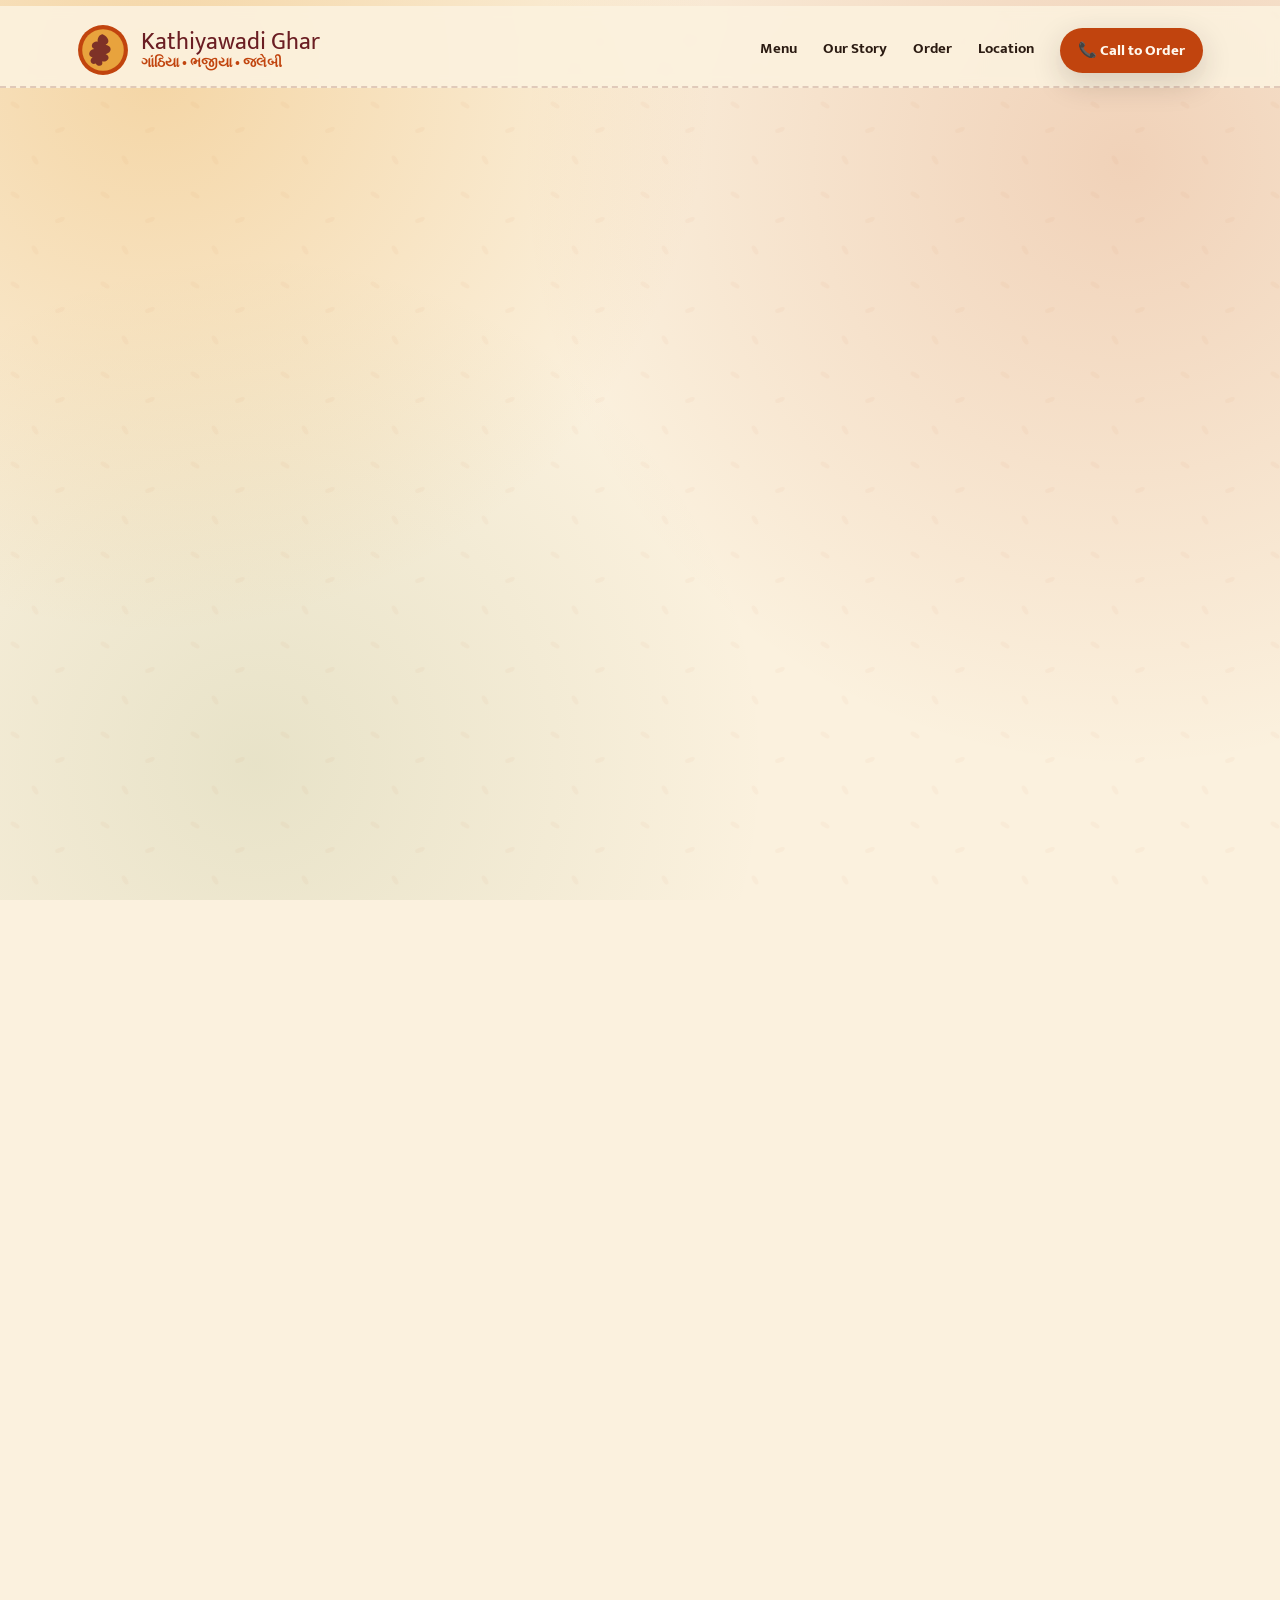
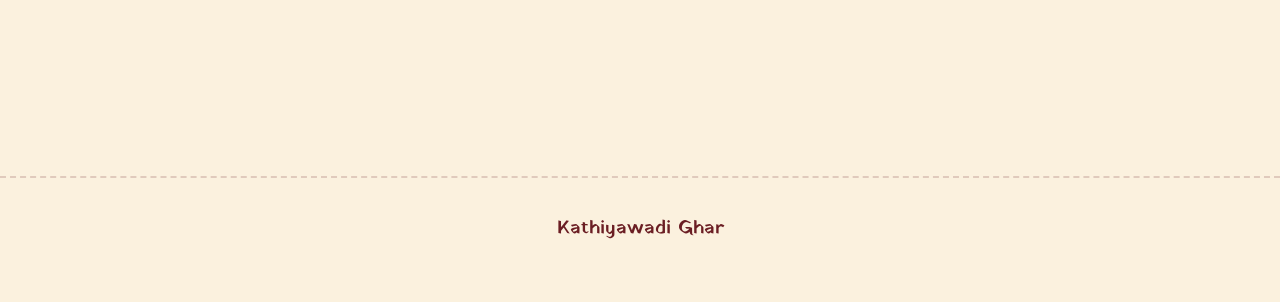
==== commit a0499b1c: "this change will the all details" ====
--- a/index.html
+++ b/index.html
@@ -42,7 +42,7 @@
     <a href="#about">Our Story</a>
     <a href="#order">Order</a>
     <a href="#location">Location</a>
-    <a class="call-btn" id="callBtn" href="tel:+91 7778911509">📞 Call to Order</a>
+    <a class="call-btn" id="callBtn" href="tel:+91 9998643151">📞 Call to Order</a>
   </nav>
 </header>
 
